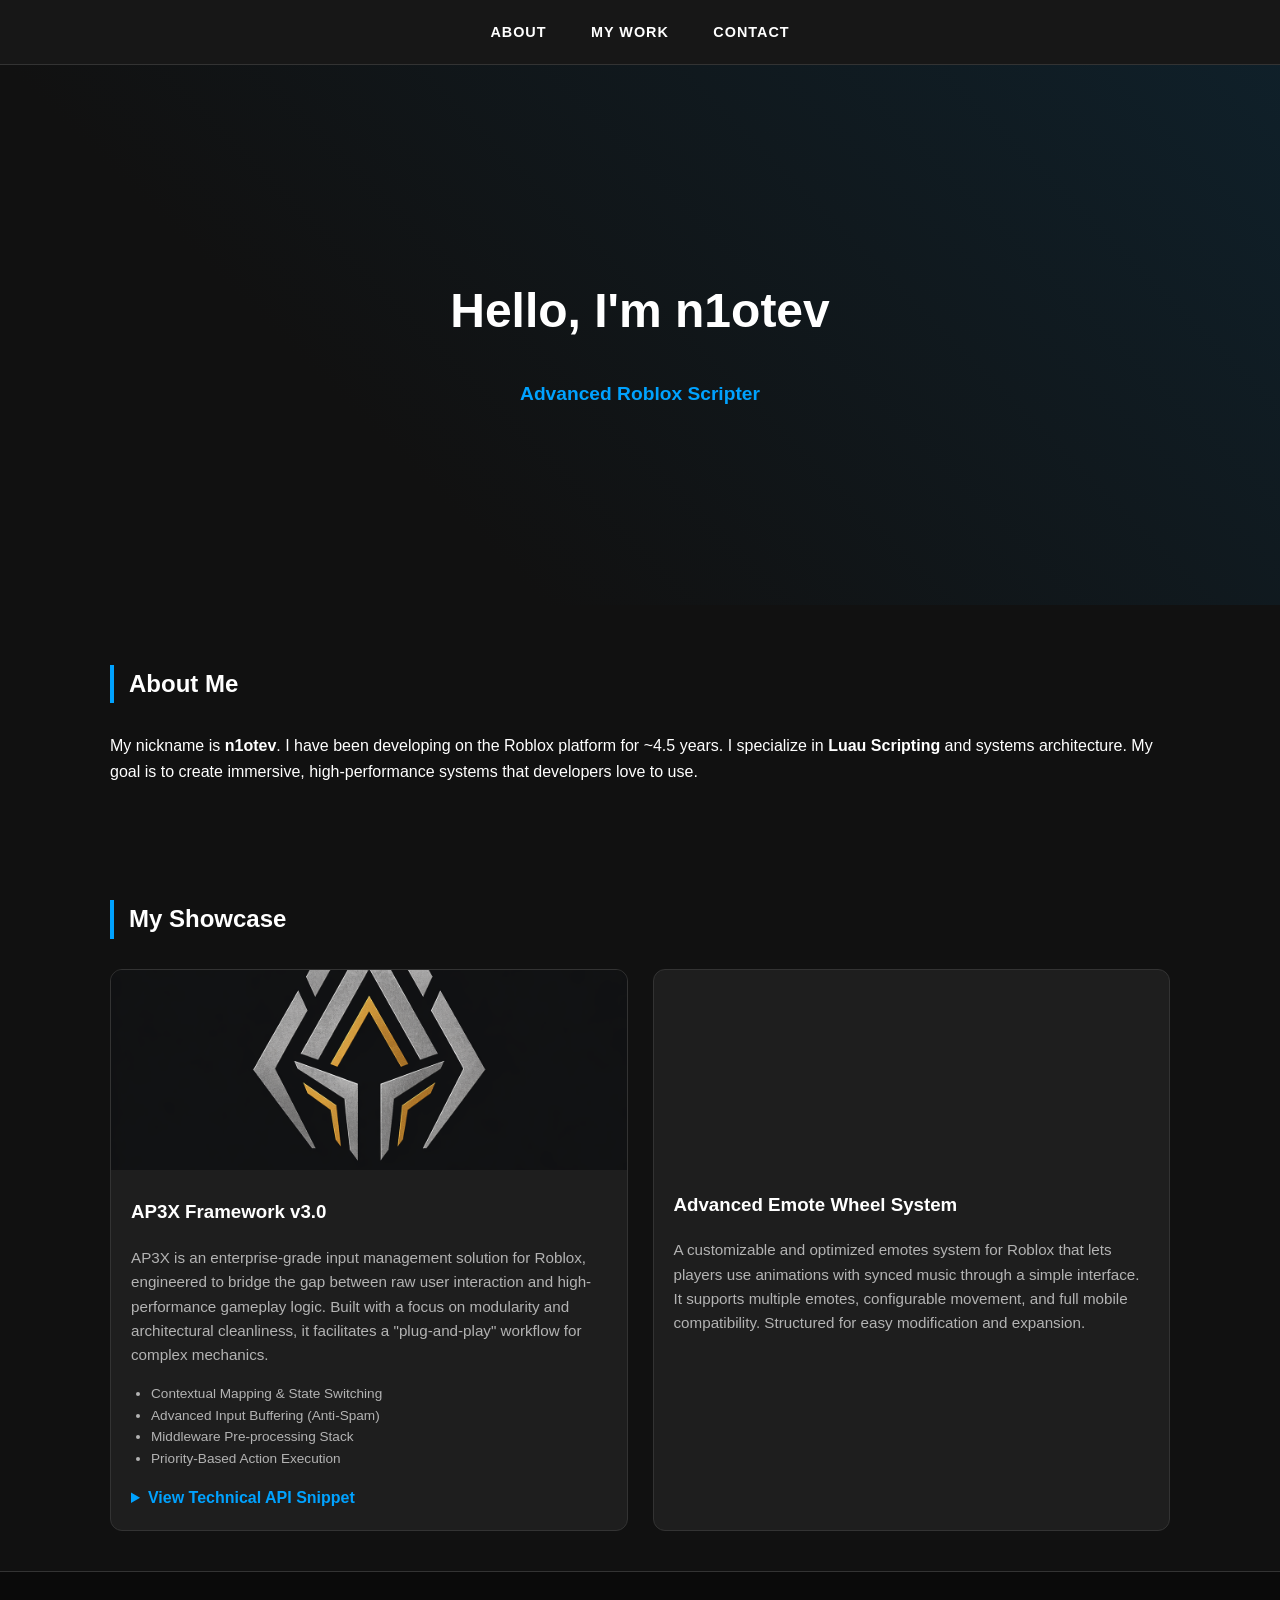
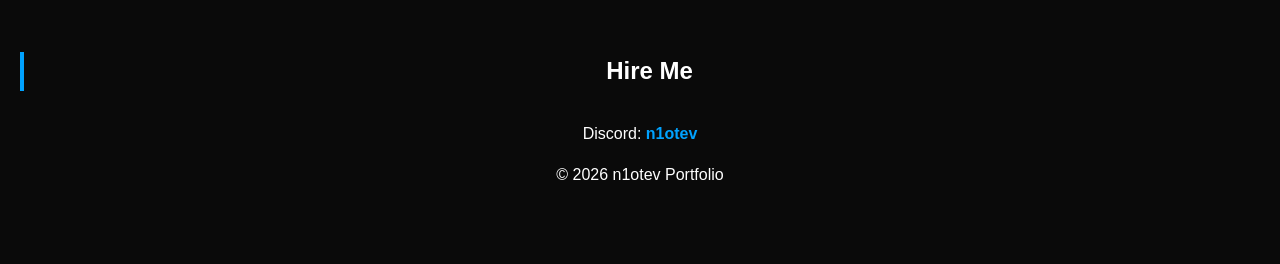
==== index.html @ 5740e389 "Fix HTML formatting and restore content" ====
<!DOCTYPE html>
<html lang="en">
<head>
    <meta charset="UTF-8">
    <meta name="viewport" content="width=device-width, initial-scale=1.0">
    <title>n1otev | Roblox Developer Portfolio</title>
    <link rel="stylesheet" href="style.css">
</head>
<body>

    <nav>
        <a href="#about">About</a>
        <a href="#work">My Work</a>
        <a href="#contact">Contact</a>
    </nav>

    <header>
        <h1>Hello, I'm n1otev</h1>
        <p>Advanced Roblox Scripter</p>
    </header>

    <div class="container" id="about">
        <h2>About Me</h2>
        <p>My nickname is <strong>n1otev</strong>. I have been developing on the Roblox platform for ~4.5 years. I specialize in <strong>Luau Scripting</strong> and systems architecture. My goal is to create immersive, high-performance systems that developers love to use.</p>
    </div>

    <div class="container" id="work">
        <h2>My Showcase</h2>
        <div class="grid">
            
            <div class="card">
                <img src="Videos/AP3XLogo.png" alt="AP3X Framework Logo">
                <div class="card-content">
                    <h3>AP3X Framework v3.0</h3>
                    <p>AP3X is an enterprise-grade input management solution for Roblox, engineered to bridge the gap between raw user interaction and high-performance gameplay logic. Built with a focus on modularity and architectural cleanliness, it facilitates a "plug-and-play" workflow for complex mechanics.</p>
                    
                    <ul style="font-size: 0.85rem; color: #b3b3b3; padding-left: 20px; margin-bottom: 15px;">
                        <li>Contextual Mapping & State Switching</li>
                        <li>Advanced Input Buffering (Anti-Spam)</li>
                        <li>Middleware Pre-processing Stack</li>
                        <li>Priority-Based Action Execution</li>
                    </ul>

                    <details style="margin-top: 15px; cursor: pointer;">
                        <summary style="color: #00a2ff; font-weight: bold;">View Technical API Snippet</summary>
                        <pre style="background: #111; padding: 12px; border-radius: 5px; overflow-x: auto; text-align: left; border: 1px solid #333; margin-top: 10px;">
<code style="color: #dcdcdc; font-family: 'Courier New', monospace; font-size: 0.8rem;">
-- Type-Safe Action Configuration
export type ActionConfig = {
    AllowMultiple: boolean?,
    Exclusive: boolean?,    
    Priority: number?,      
    Context: string?,
    Cooldown: number?,
    Middleware: { () -> boolean }?
}

-- Usage Example
AP3X:Set(Enum.KeyCode.Q, DashModule, {
    Priority = 10,
    Cooldown = 2,
    Context = "Combat"
})</code></pre>
                    </details>
                </div>
            </div>

            <div class="card">
                <video width="100%" height="200" style="object-fit: cover; display: block;" autoplay loop muted playsinline>
                    <source src="Videos/AEWS.mp4" type="video/mp4">
                    Your browser does not support the video tag.
                </video>
                <div class="card-content">
                    <h3>Advanced Emote Wheel System</h3>
                    <p>A customizable and optimized emotes system for Roblox that lets players use animations with synced music through a simple interface. It supports multiple emotes, configurable movement, and full mobile compatibility. Structured for easy modification and expansion.</p>
                </div>
            </div>

        </div>
    </div>

    <footer id="contact">
        <h2>Hire Me</h2>
        <div class="contact-info">
            <p>Discord: <strong>n1otev</strong></p>
            <p>&copy; 2026 n1otev Portfolio</p>
        </div>
    </footer>

</body>
</html>
---- style.css ----
/* --- Variables for easy color changes --- */
:root {
    --bg-dark: #111111;
    --bg-card: #1e1e1e;
    --accent: #00a2ff; /* Roblox Blue */
    --accent-hover: #0081cc;
    --text-main: #ffffff;
    --text-dim: #b3b3b3;
    --border: #333333;
}

/* --- Global Styles --- */
* {
    box-sizing: border-box;
}

body {
    font-family: 'Inter', -apple-system, BlinkMacSystemFont, "Segoe UI", Roboto, sans-serif;
    line-height: 1.6;
    margin: 0;
    background-color: var(--bg-dark);
    color: var(--text-main);
    scroll-behavior: smooth;
}

.container {
    max-width: 1100px;
    margin: auto;
    padding: 40px 20px;
}

/* --- Navigation --- */
nav {
    background: rgba(25, 25, 25, 0.95);
    backdrop-filter: blur(10px);
    padding: 1.2rem;
    text-align: center;
    position: sticky;
    top: 0;
    z-index: 1000;
    border-bottom: 1px solid var(--border);
}

nav a {
    color: var(--text-main);
    text-decoration: none;
    margin: 0 20px;
    font-weight: 600;
    font-size: 0.9rem;
    text-transform: uppercase;
    letter-spacing: 1px;
    transition: color 0.2s;
}

nav a:hover {
    color: var(--accent);
}

/* --- Hero Section --- */
header {
    height: 60vh;
    display: flex;
    flex-direction: column;
    justify-content: center;
    align-items: center;
    text-align: center;
    background: linear-gradient(45deg, #111 30%, rgba(0, 162, 255, 0.1)), 
                url('your-banner.jpg'); /* Add your game banner here */
    background-size: cover;
    background-position: center;
}

header h1 {
    font-size: 3rem;
    margin-bottom: 10px;
}

header p {
    color: var(--accent);
    font-size: 1.2rem;
    font-weight: bold;
}

/* --- Portfolio Grid --- */
h2 {
    border-left: 4px solid var(--accent);
    padding-left: 15px;
    margin-bottom: 30px;
}

.grid {
    display: grid;
    grid-template-columns: repeat(auto-fit, minmax(320px, 1fr));
    gap: 25px;
}

.card {
    background: var(--bg-card);
    border-radius: 12px;
    overflow: hidden;
    border: 1px solid var(--border);
    transition: all 0.3s ease;
}

.card:hover {
    transform: translateY(-8px);
    border-color: var(--accent);
    box-shadow: 0 10px 20px rgba(0,0,0,0.5);
}

.card img {
    width: 100%;
    height: 200px;
    object-fit: cover;
}

.card-content {
    padding: 20px;
}

.card-content h3 {
    margin-top: 0;
}

.card-content p {
    color: var(--text-dim);
    font-size: 0.95rem;
}

/* --- Buttons --- */
.btn {
    display: inline-block;
    background: var(--accent);
    color: white;
    padding: 10px 20px;
    border-radius: 6px;
    text-decoration: none;
    font-weight: bold;
    font-size: 0.9rem;
    transition: background 0.2s;
}

.btn:hover {
    background: var(--accent-hover);
}

/* --- Footer --- */
footer {
    text-align: center;
    padding: 60px 20px;
    background: #0a0a0a;
    border-top: 1px solid var(--border);
}

.contact-info strong {
    color: var(--accent);
}
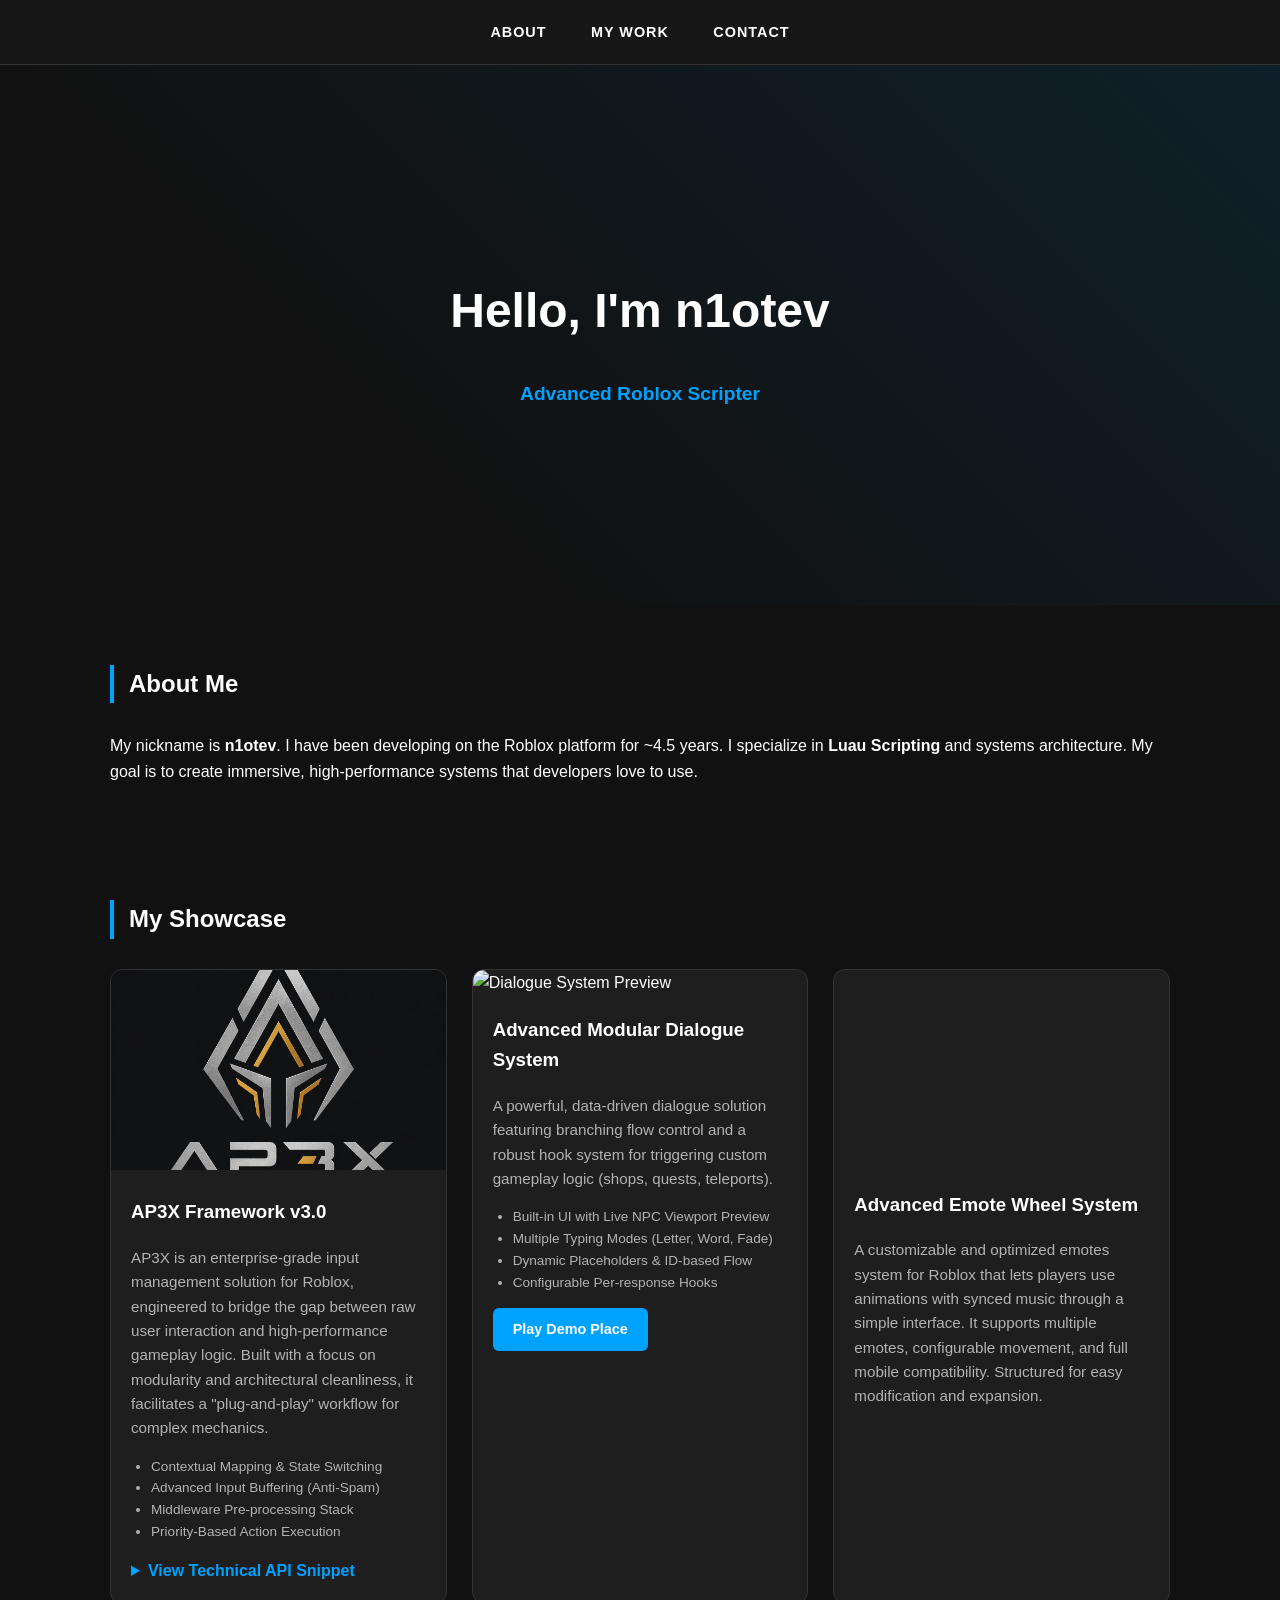
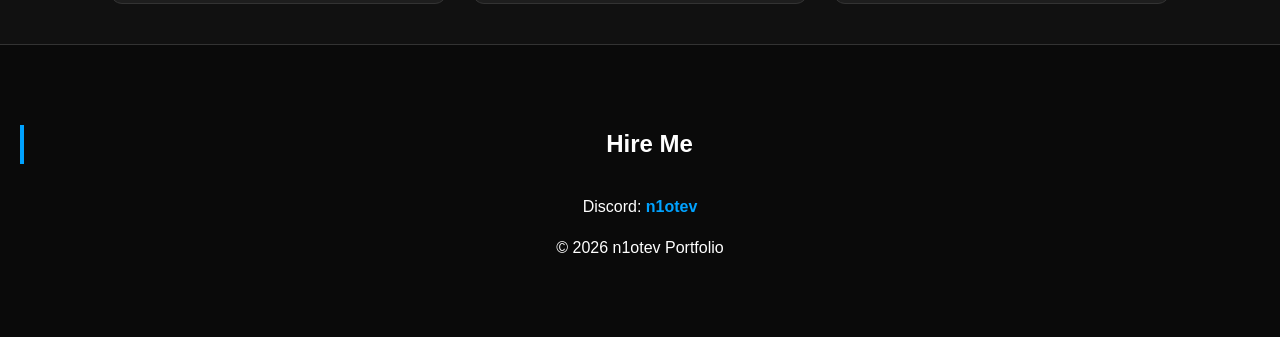
==== commit 1d4e9d61: "Refactor index.html structure and content" ====
--- a/index.html
+++ b/index.html
@@ -66,6 +66,23 @@
             </div>
 
             <div class="card">
+                <img src="Videos/DialogueSystem.png" alt="Dialogue System Preview">
+                <div class="card-content">
+                    <h3>Advanced Modular Dialogue System</h3>
+                    <p>A powerful, data-driven dialogue solution featuring branching flow control and a robust hook system for triggering custom gameplay logic (shops, quests, teleports).</p>
+                    
+                    <ul style="font-size: 0.85rem; color: #b3b3b3; padding-left: 20px; margin-bottom: 15px;">
+                        <li>Built-in UI with Live NPC Viewport Preview</li>
+                        <li>Multiple Typing Modes (Letter, Word, Fade)</li>
+                        <li>Dynamic Placeholders & ID-based Flow</li>
+                        <li>Configurable Per-response Hooks</li>
+                    </ul>
+
+                    <a href="https://www.roblox.com/games/126116382670847/n1otevs-Dialog-System-DEMO-PLACE" class="btn" target="_blank">Play Demo Place</a>
+                </div>
+            </div>
+
+            <div class="card">
                 <video width="100%" height="200" style="object-fit: cover; display: block;" autoplay loop muted playsinline>
                     <source src="Videos/AEWS.mp4" type="video/mp4">
                     Your browser does not support the video tag.
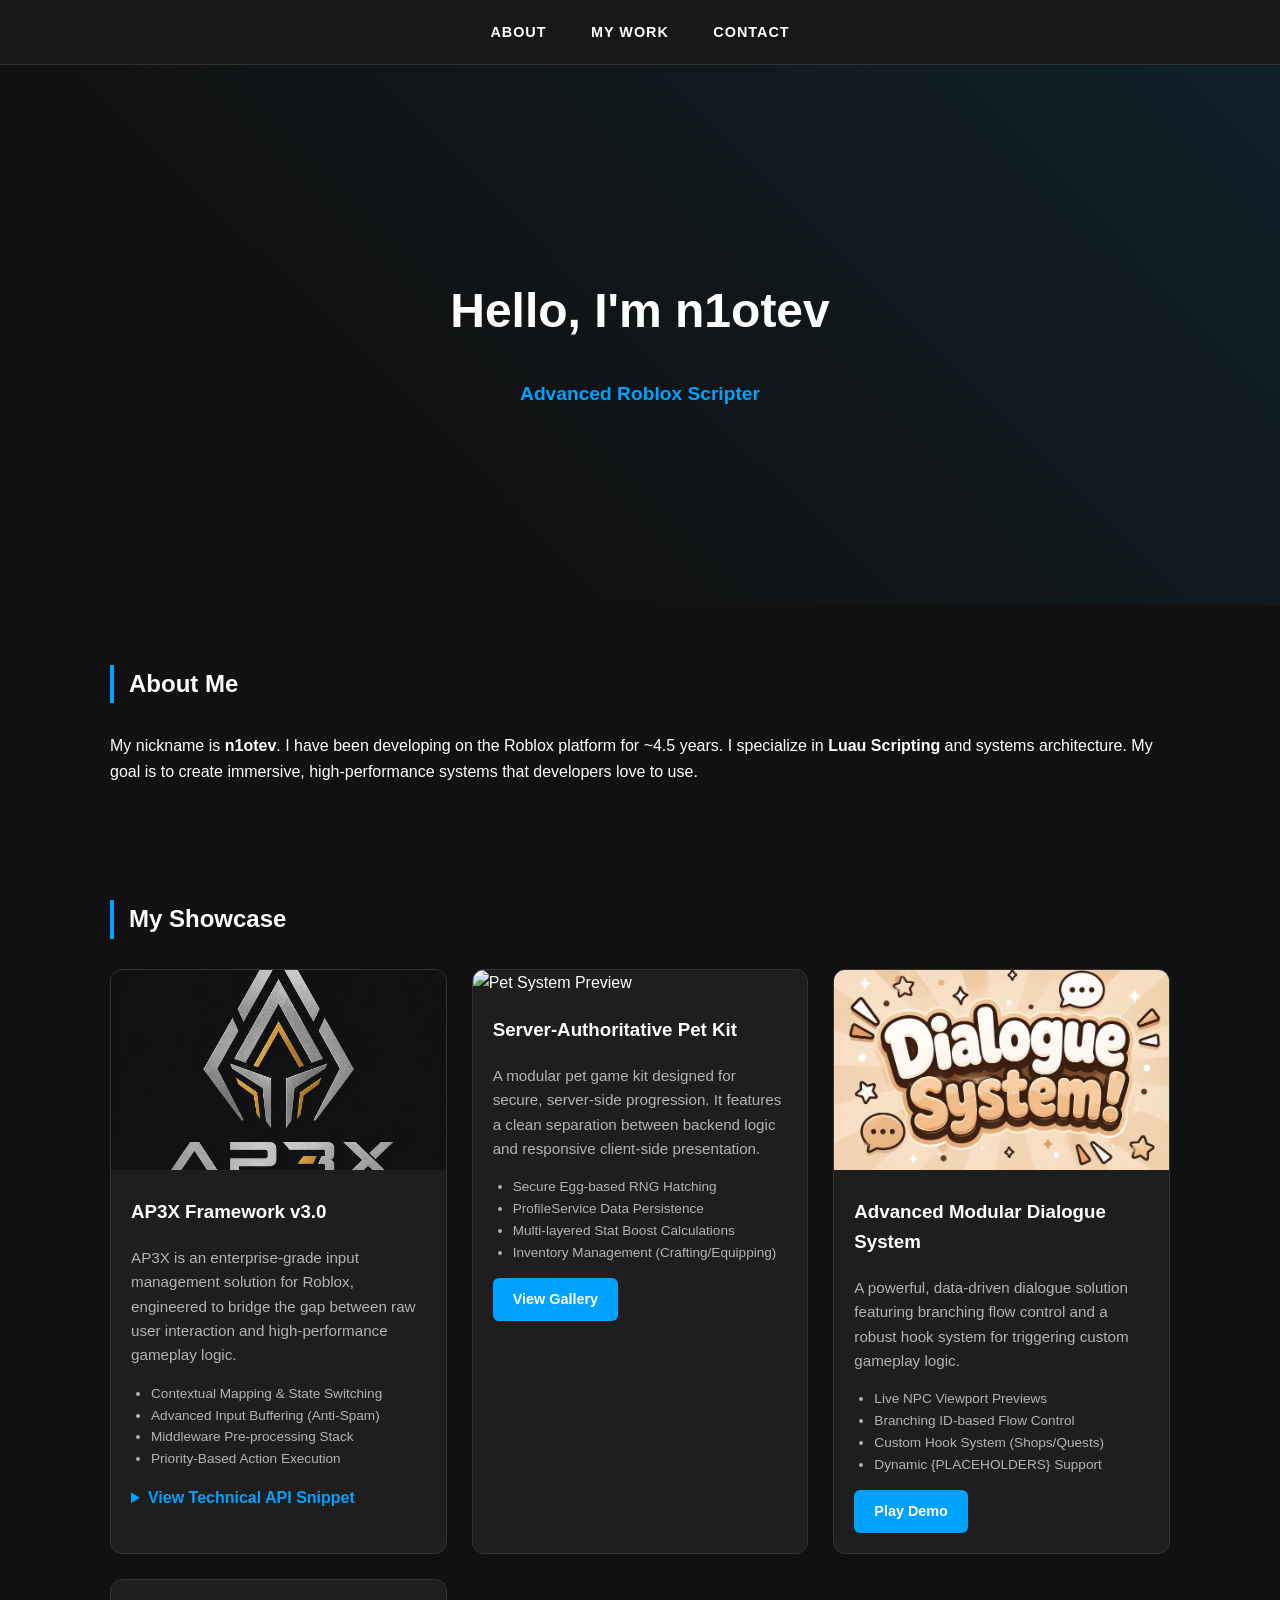
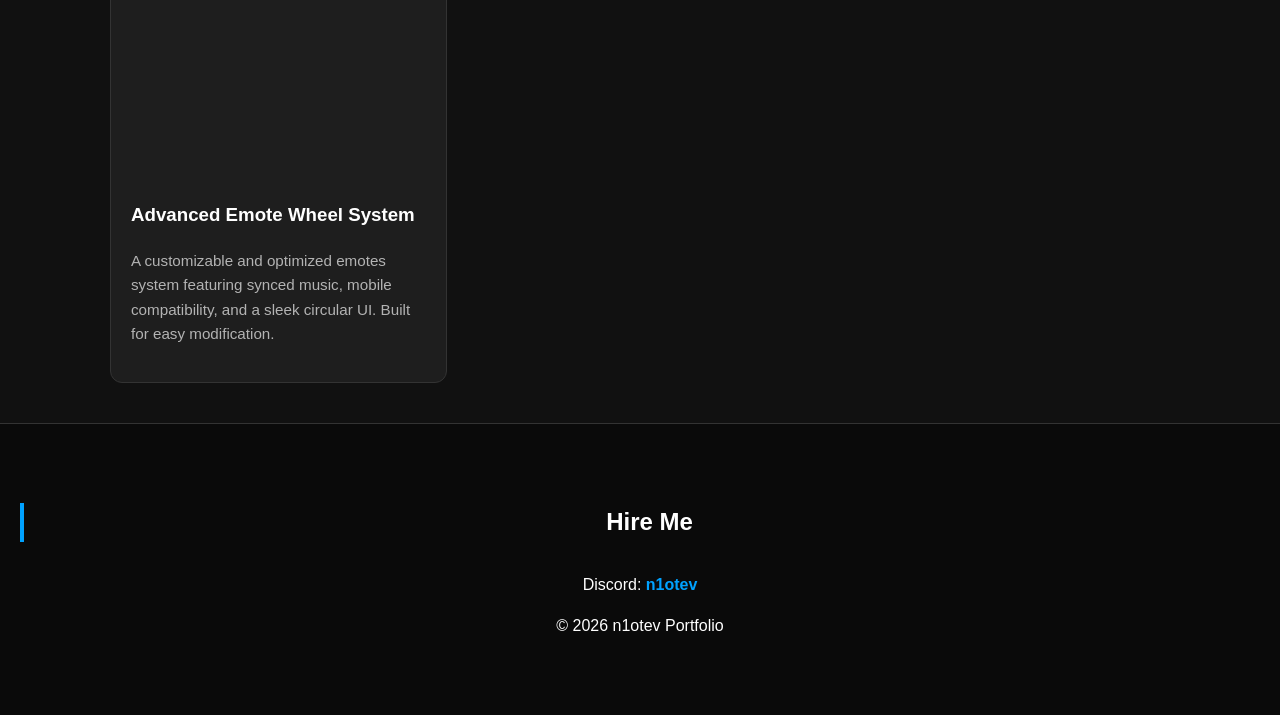
==== commit ab386ea5: "Enhance index.html with button styles and content updates Added styles for button visibility and imp" ====
--- a/index.html
+++ b/index.html
@@ -5,6 +5,11 @@
     <meta name="viewport" content="width=device-width, initial-scale=1.0">
     <title>n1otev | Roblox Developer Portfolio</title>
     <link rel="stylesheet" href="style.css">
+    <style>
+        /* Small fix for the Gallery Button inside the card */
+        summary.btn::-webkit-details-marker { display: none; }
+        summary.btn { list-style: none; cursor: pointer; }
+    </style>
 </head>
 <body>
 
@@ -32,7 +37,7 @@
                 <img src="Videos/AP3XLogo.png" alt="AP3X Framework Logo">
                 <div class="card-content">
                     <h3>AP3X Framework v3.0</h3>
-                    <p>AP3X is an enterprise-grade input management solution for Roblox, engineered to bridge the gap between raw user interaction and high-performance gameplay logic. Built with a focus on modularity and architectural cleanliness, it facilitates a "plug-and-play" workflow for complex mechanics.</p>
+                    <p>AP3X is an enterprise-grade input management solution for Roblox, engineered to bridge the gap between raw user interaction and high-performance gameplay logic.</p>
                     
                     <ul style="font-size: 0.85rem; color: #b3b3b3; padding-left: 20px; margin-bottom: 15px;">
                         <li>Contextual Mapping & State Switching</li>
@@ -41,26 +46,40 @@
                         <li>Priority-Based Action Execution</li>
                     </ul>
 
-                    <details style="margin-top: 15px; cursor: pointer;">
-                        <summary style="color: #00a2ff; font-weight: bold;">View Technical API Snippet</summary>
+                    <details>
+                        <summary style="color: #00a2ff; font-weight: bold; cursor: pointer;">View Technical API Snippet</summary>
                         <pre style="background: #111; padding: 12px; border-radius: 5px; overflow-x: auto; text-align: left; border: 1px solid #333; margin-top: 10px;">
 <code style="color: #dcdcdc; font-family: 'Courier New', monospace; font-size: 0.8rem;">
--- Type-Safe Action Configuration
 export type ActionConfig = {
     AllowMultiple: boolean?,
     Exclusive: boolean?,    
     Priority: number?,      
-    Context: string?,
-    Cooldown: number?,
-    Middleware: { () -> boolean }?
-}
+    Context: string?
+}</code></pre>
+                    </details>
+                </div>
+            </div>
 
--- Usage Example
-AP3X:Set(Enum.KeyCode.Q, DashModule, {
-    Priority = 10,
-    Cooldown = 2,
-    Context = "Combat"
-})</code></pre>
+            <div class="card">
+                <img src="Videos/PetSystemMain.png" alt="Pet System Preview">
+                <div class="card-content">
+                    <h3>Server-Authoritative Pet Kit</h3>
+                    <p>A modular pet game kit designed for secure, server-side progression. It features a clean separation between backend logic and responsive client-side presentation.</p>
+                    
+                    <ul style="font-size: 0.85rem; color: #b3b3b3; padding-left: 20px; margin-bottom: 15px;">
+                        <li>Secure Egg-based RNG Hatching</li>
+                        <li>ProfileService Data Persistence</li>
+                        <li>Multi-layered Stat Boost Calculations</li>
+                        <li>Inventory Management (Crafting/Equipping)</li>
+                    </ul>
+
+                    <details>
+                        <summary class="btn">View Gallery</summary>
+                        <div style="display: grid; grid-template-columns: 1fr; gap: 10px; margin-top: 15px;">
+                            <img src="Videos/PetImage1.png" style="width: 100%; border-radius: 4px; border: 1px solid #444;" alt="Pet Gallery 1">
+                            <img src="Videos/PetImage2.png" style="width: 100%; border-radius: 4px; border: 1px solid #444;" alt="Pet Gallery 2">
+                            <img src="Videos/PetImage3.png" style="width: 100%; border-radius: 4px; border: 1px solid #444;" alt="Pet Gallery 3">
+                        </div>
                     </details>
                 </div>
             </div>
@@ -69,27 +88,26 @@
                 <img src="Videos/DialogueSystem.png" alt="Dialogue System Preview">
                 <div class="card-content">
                     <h3>Advanced Modular Dialogue System</h3>
-                    <p>A powerful, data-driven dialogue solution featuring branching flow control and a robust hook system for triggering custom gameplay logic (shops, quests, teleports).</p>
+                    <p>A powerful, data-driven dialogue solution featuring branching flow control and a robust hook system for triggering custom gameplay logic.</p>
                     
                     <ul style="font-size: 0.85rem; color: #b3b3b3; padding-left: 20px; margin-bottom: 15px;">
-                        <li>Built-in UI with Live NPC Viewport Preview</li>
-                        <li>Multiple Typing Modes (Letter, Word, Fade)</li>
-                        <li>Dynamic Placeholders & ID-based Flow</li>
-                        <li>Configurable Per-response Hooks</li>
+                        <li>Live NPC Viewport Previews</li>
+                        <li>Branching ID-based Flow Control</li>
+                        <li>Custom Hook System (Shops/Quests)</li>
+                        <li>Dynamic {PLACEHOLDERS} Support</li>
                     </ul>
 
-                    <a href="https://www.roblox.com/games/126116382670847/n1otevs-Dialog-System-DEMO-PLACE" class="btn" target="_blank">Play Demo Place</a>
+                    <a href="https://www.roblox.com/games/126116382670847/n1otevs-Dialog-System-DEMO-PLACE" class="btn" target="_blank">Play Demo</a>
                 </div>
             </div>
 
             <div class="card">
                 <video width="100%" height="200" style="object-fit: cover; display: block;" autoplay loop muted playsinline>
                     <source src="Videos/AEWS.mp4" type="video/mp4">
-                    Your browser does not support the video tag.
                 </video>
                 <div class="card-content">
                     <h3>Advanced Emote Wheel System</h3>
-                    <p>A customizable and optimized emotes system for Roblox that lets players use animations with synced music through a simple interface. It supports multiple emotes, configurable movement, and full mobile compatibility. Structured for easy modification and expansion.</p>
+                    <p>A customizable and optimized emotes system featuring synced music, mobile compatibility, and a sleek circular UI. Built for easy modification.</p>
                 </div>
             </div>
 
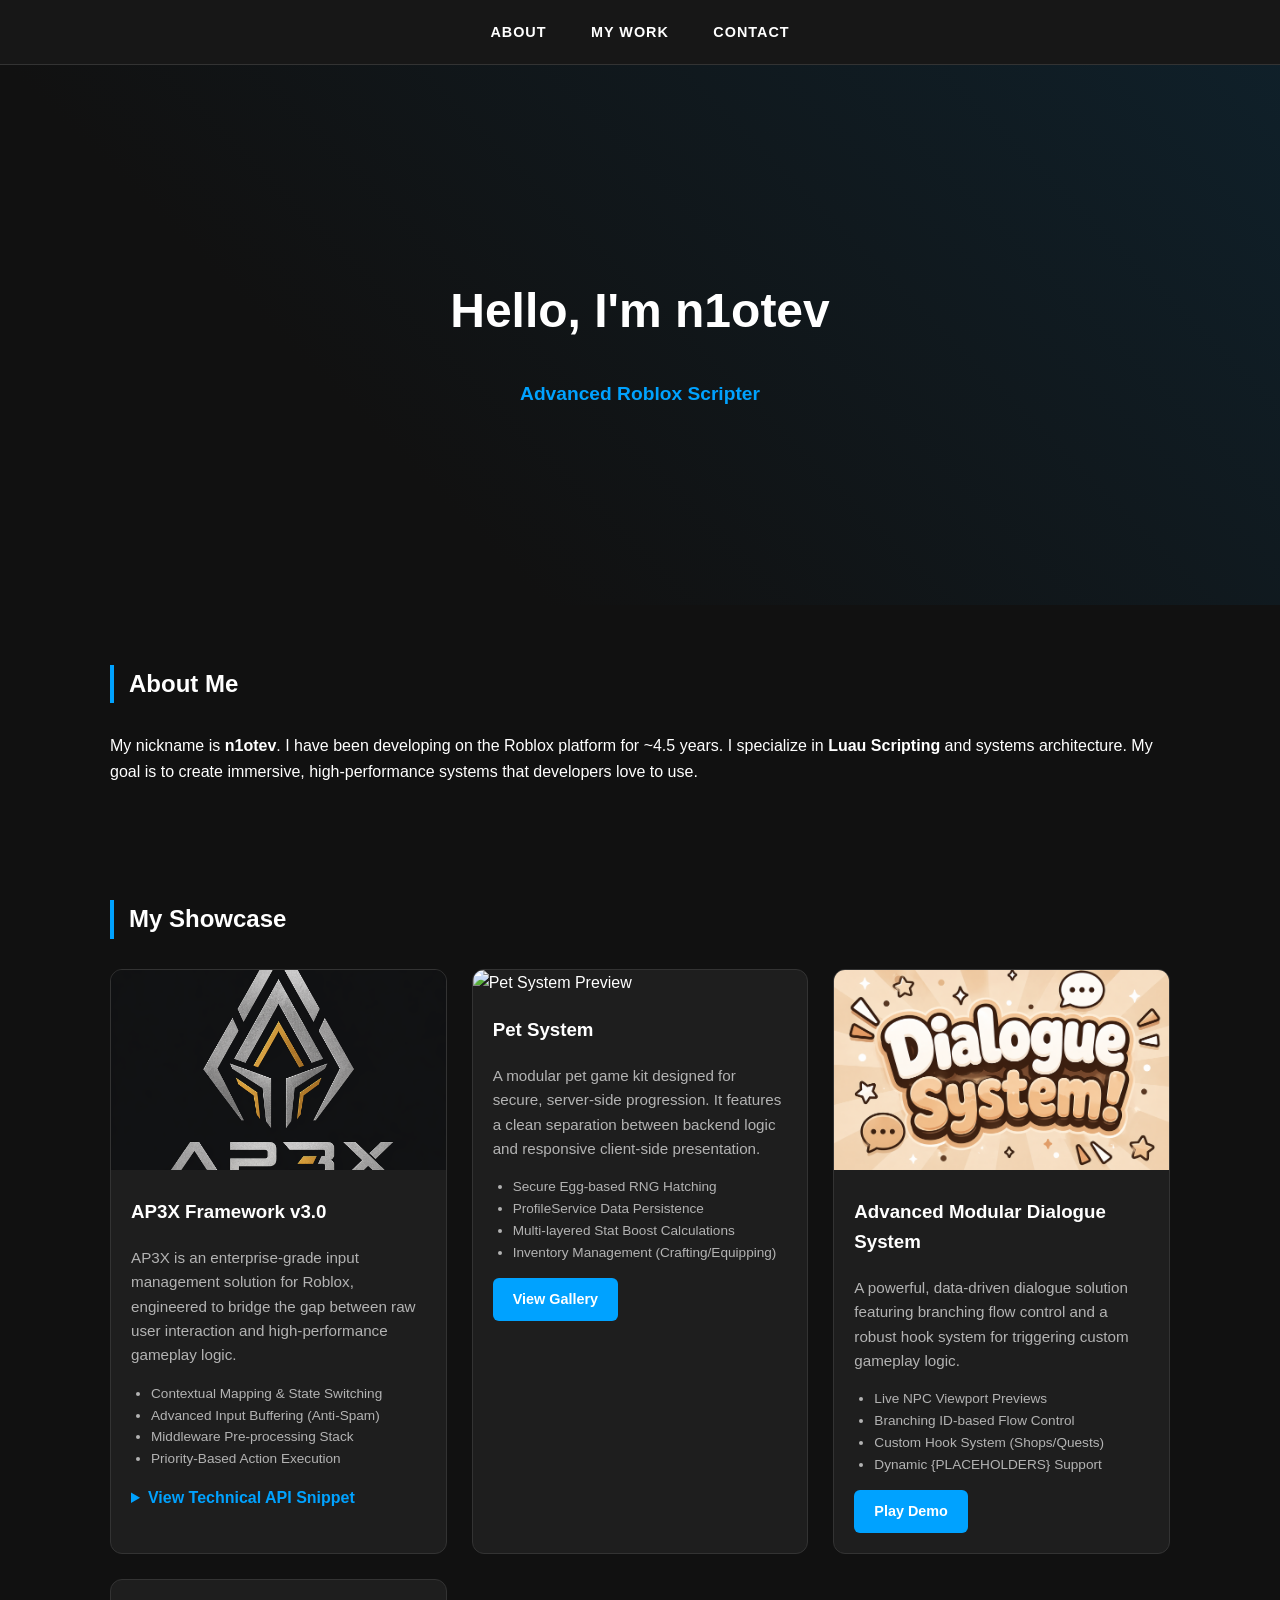
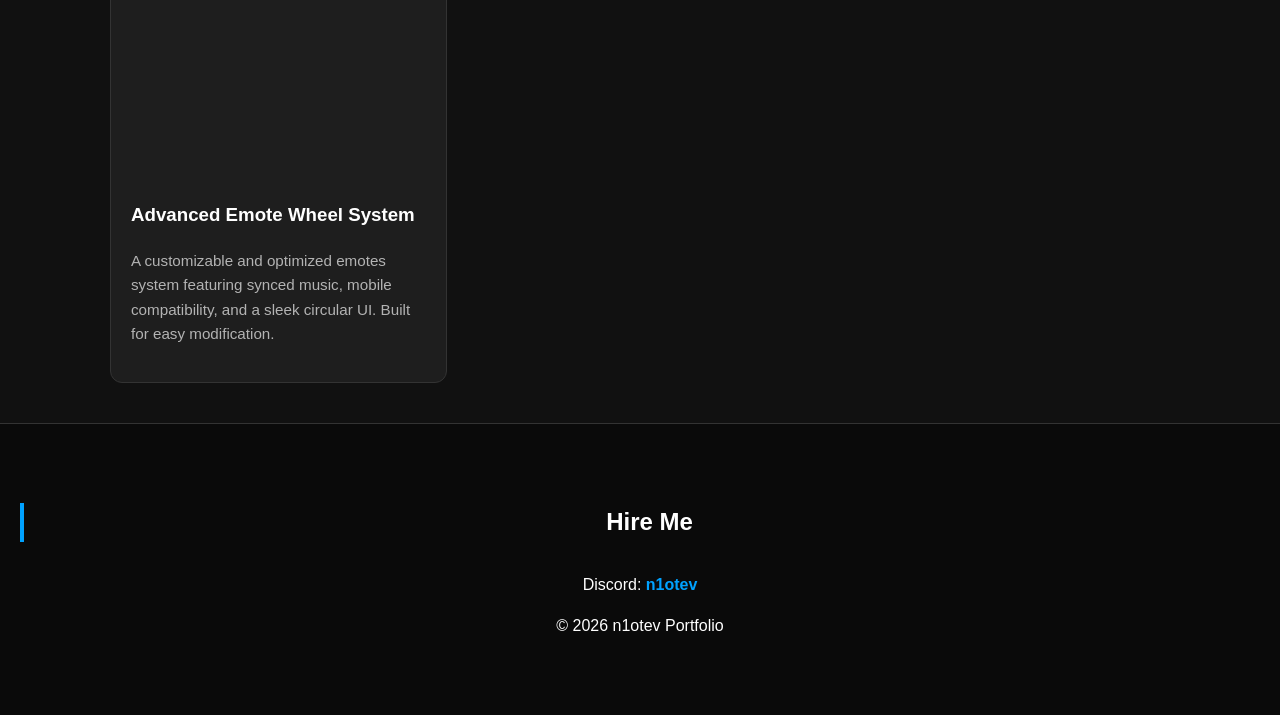
==== commit 19163c8d: "Fix formatting issues in index.html" ====
--- a/index.html
+++ b/index.html
@@ -63,7 +63,7 @@
             <div class="card">
                 <img src="Videos/PetSystemMain.png" alt="Pet System Preview">
                 <div class="card-content">
-                    <h3>Server-Authoritative Pet Kit</h3>
+                    <h3>Pet System</h3>
                     <p>A modular pet game kit designed for secure, server-side progression. It features a clean separation between backend logic and responsive client-side presentation.</p>
                     
                     <ul style="font-size: 0.85rem; color: #b3b3b3; padding-left: 20px; margin-bottom: 15px;">
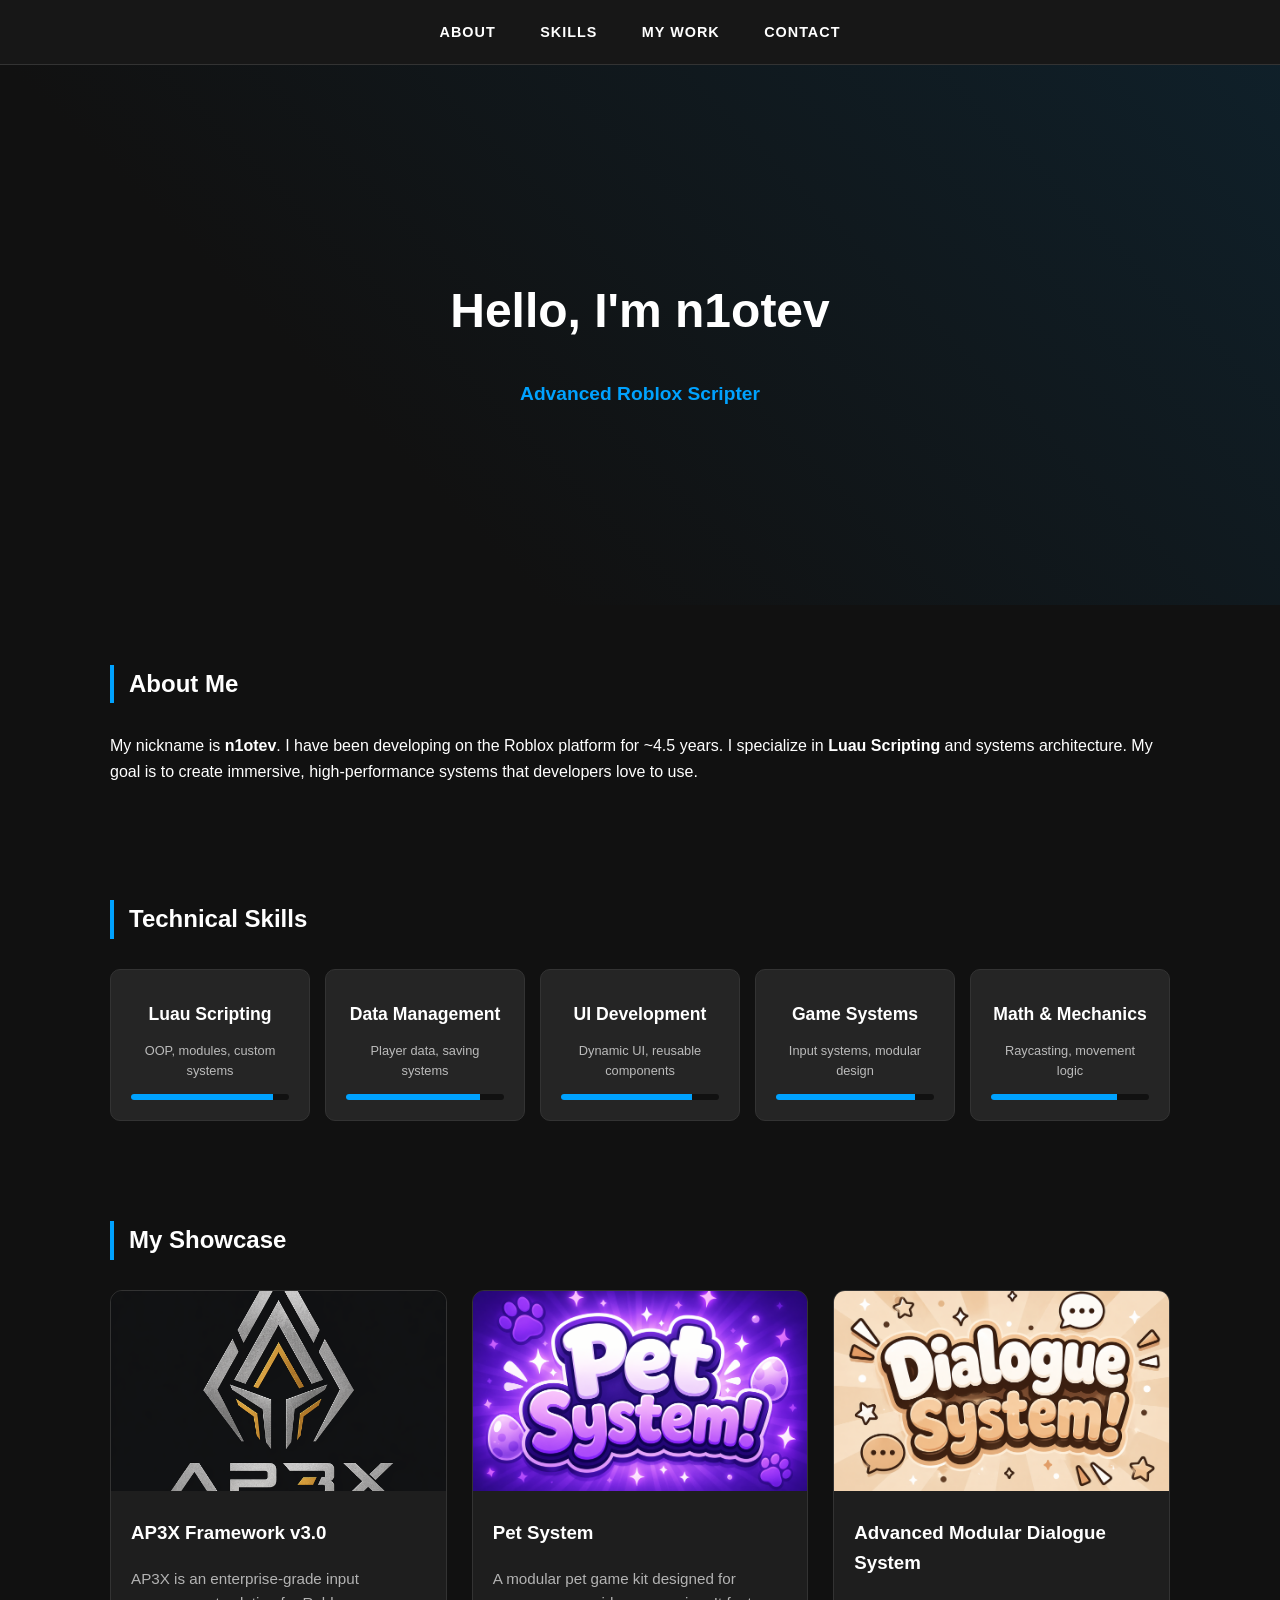
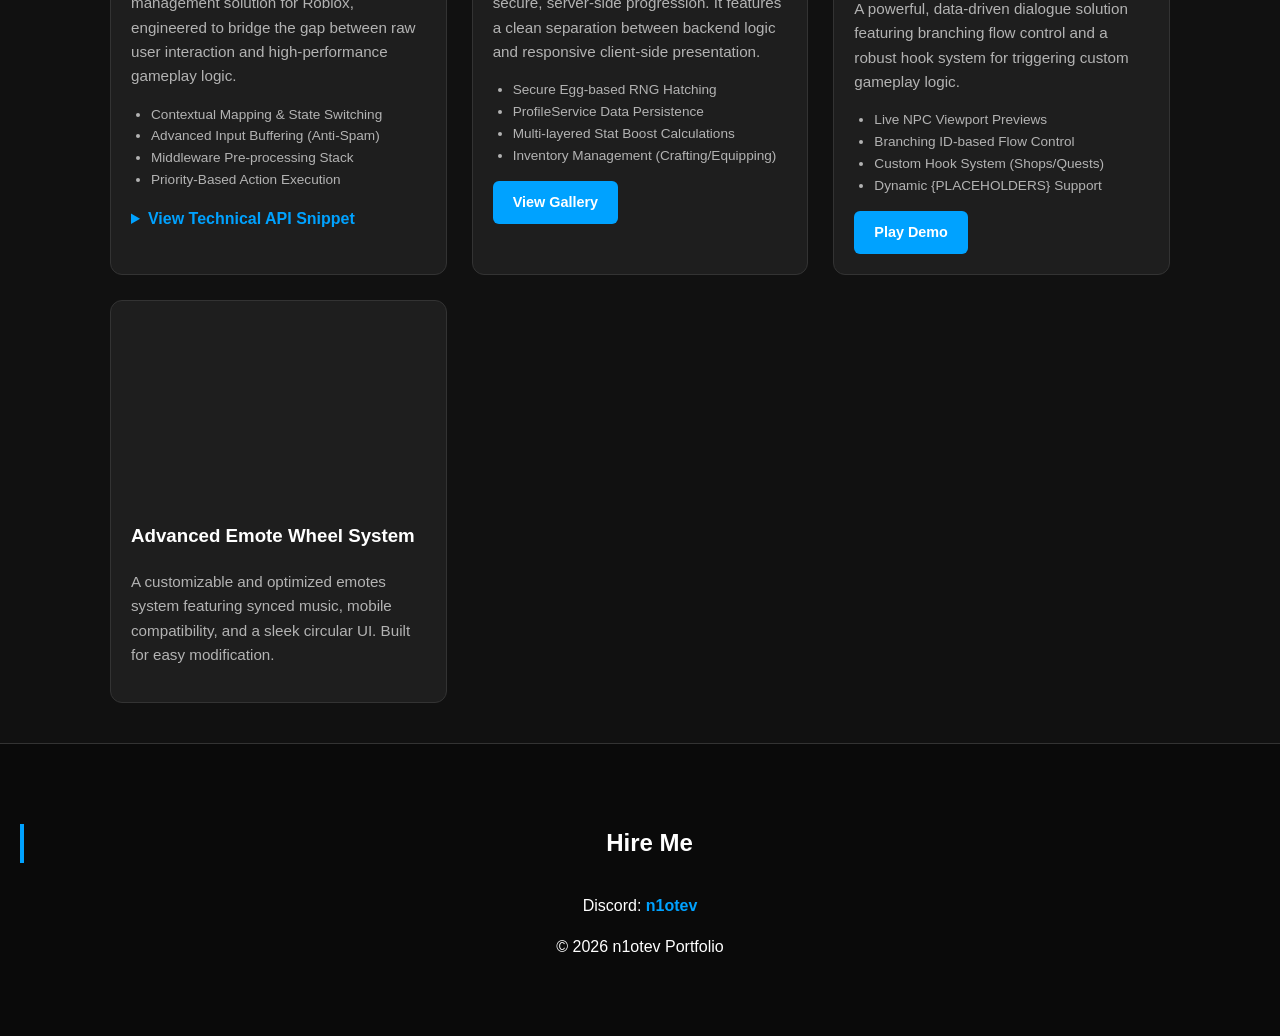
==== commit 4b9c5059: "Update index.html" ====
--- a/index.html
+++ b/index.html
@@ -9,12 +9,60 @@
         /* Small fix for the Gallery Button inside the card */
         summary.btn::-webkit-details-marker { display: none; }
         summary.btn { list-style: none; cursor: pointer; }
+
+        /* Skills Section Styling */
+        .skill-grid {
+            display: grid;
+            grid-template-columns: repeat(auto-fit, minmax(180px, 1fr));
+            gap: 15px;
+            margin-top: 20px;
+        }
+
+        .skill-card {
+            background: #252525;
+            padding: 20px;
+            border-radius: 10px;
+            text-align: center;
+            border: 1px solid #333;
+            transition: 0.3s;
+        }
+
+        .skill-card:hover {
+            border-color: #00a2ff;
+            transform: translateY(-5px);
+        }
+
+        .skill-card i {
+            font-size: 2rem;
+            color: #00a2ff;
+            margin-bottom: 10px;
+            display: block;
+        }
+
+        .skill-card h4 {
+            margin: 10px 0;
+            font-size: 1.1rem;
+        }
+
+        .skill-bar-bg {
+            background: #111;
+            height: 6px;
+            border-radius: 3px;
+            margin-top: 10px;
+            overflow: hidden;
+        }
+
+        .skill-bar-fill {
+            background: #00a2ff;
+            height: 100%;
+        }
     </style>
 </head>
 <body>
 
     <nav>
         <a href="#about">About</a>
+        <a href="#skills">Skills</a>
         <a href="#work">My Work</a>
         <a href="#contact">Contact</a>
     </nav>
@@ -27,6 +75,43 @@
     <div class="container" id="about">
         <h2>About Me</h2>
         <p>My nickname is <strong>n1otev</strong>. I have been developing on the Roblox platform for ~4.5 years. I specialize in <strong>Luau Scripting</strong> and systems architecture. My goal is to create immersive, high-performance systems that developers love to use.</p>
+    </div>
+
+    <div class="container" id="skills">
+        <h2>Technical Skills</h2>
+        <div class="skill-grid">
+            
+            <div class="skill-card">
+                <h4>Luau Scripting</h4>
+                <p style="font-size: 0.8rem; color: #bbb;">OOP, modules, custom systems</p>
+                <div class="skill-bar-bg"><div class="skill-bar-fill" style="width: 90%;"></div></div>
+            </div>
+
+            <div class="skill-card">
+                <h4>Data Management</h4>
+                <p style="font-size: 0.8rem; color: #bbb;">Player data, saving systems</p>
+                <div class="skill-bar-bg"><div class="skill-bar-fill" style="width: 85%;"></div></div>
+            </div>
+            
+            <div class="skill-card">
+                <h4>UI Development</h4>
+                <p style="font-size: 0.8rem; color: #bbb;">Dynamic UI, reusable components</p>
+                <div class="skill-bar-bg"><div class="skill-bar-fill" style="width: 83%;"></div></div>
+            </div>
+            
+            <div class="skill-card">
+                <h4>Game Systems</h4>
+                <p style="font-size: 0.8rem; color: #bbb;">Input systems, modular design</p>
+                <div class="skill-bar-bg"><div class="skill-bar-fill" style="width: 88%;"></div></div>
+            </div>
+            
+            <div class="skill-card">
+                <h4>Math & Mechanics</h4>
+                <p style="font-size: 0.8rem; color: #bbb;">Raycasting, movement logic</p>
+                <div class="skill-bar-bg"><div class="skill-bar-fill" style="width: 80%;"></div></div>
+            </div>
+
+        </div>
     </div>
 
     <div class="container" id="work">
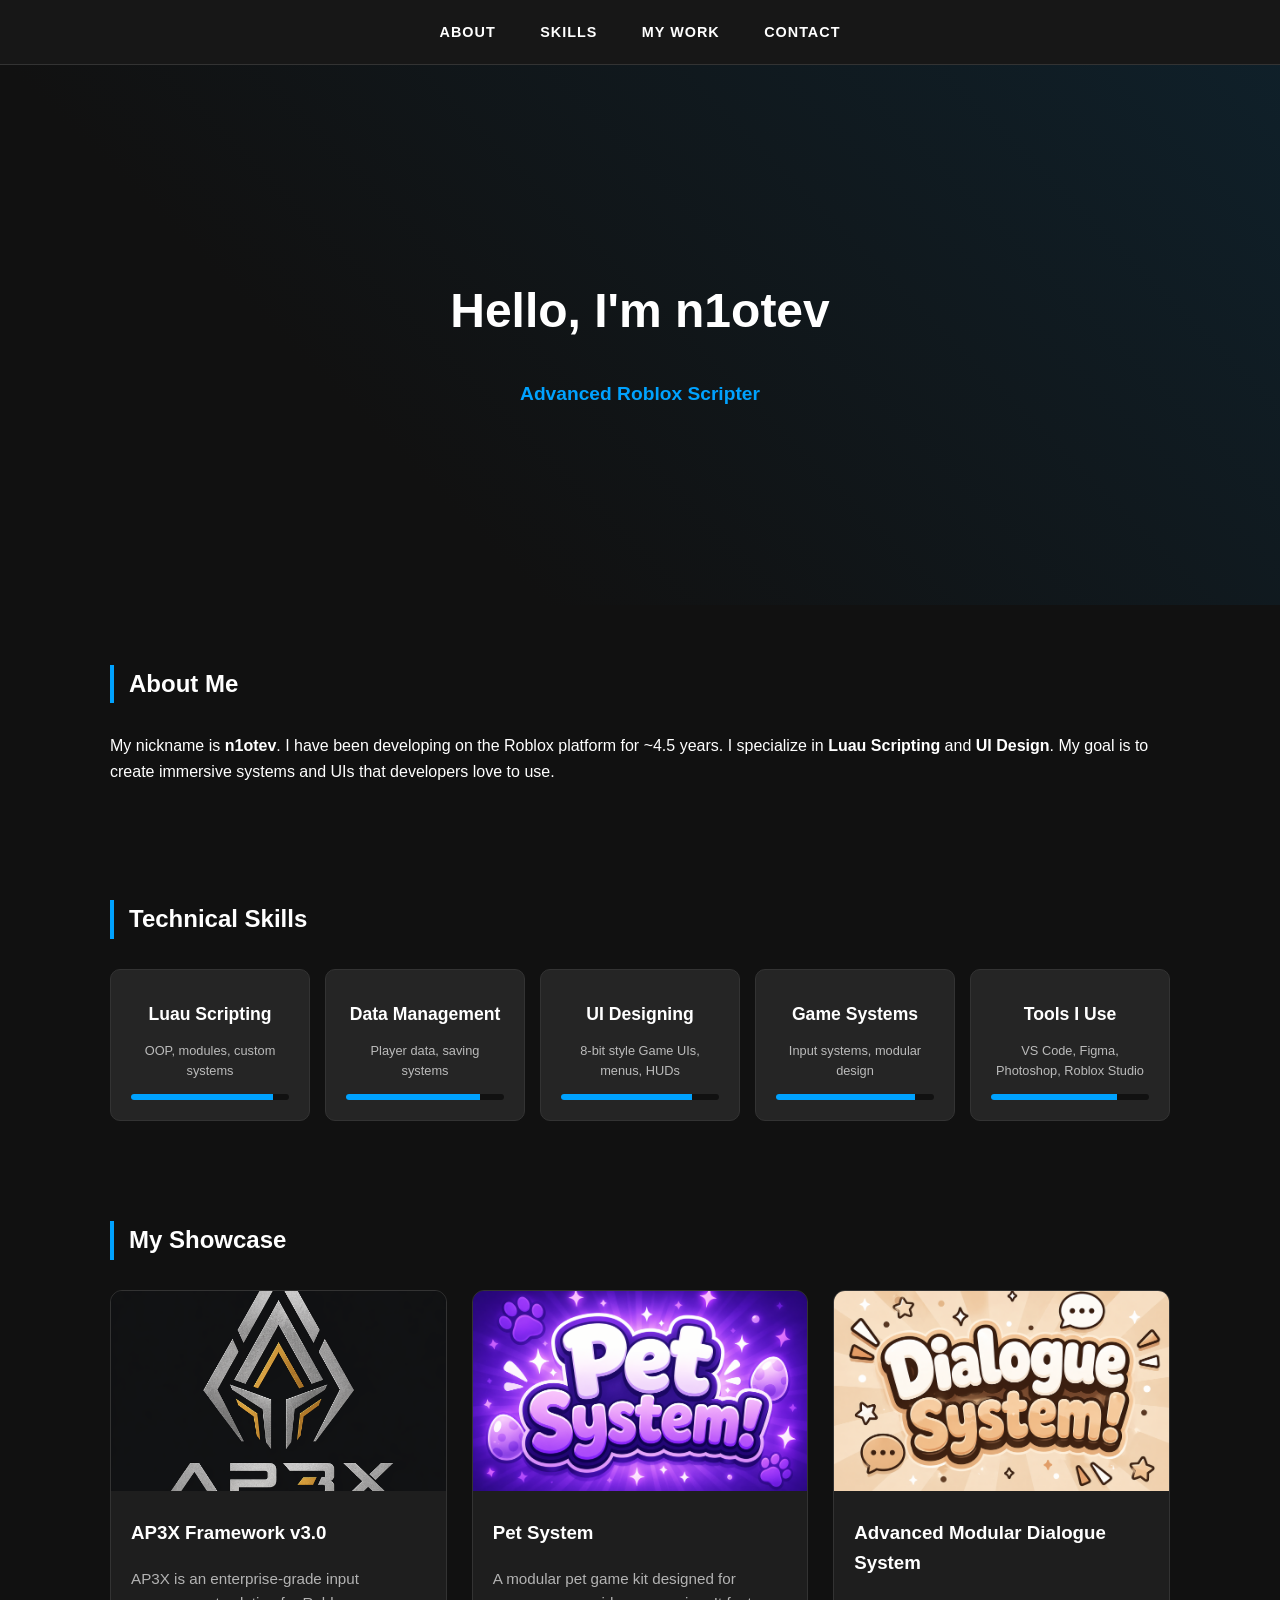
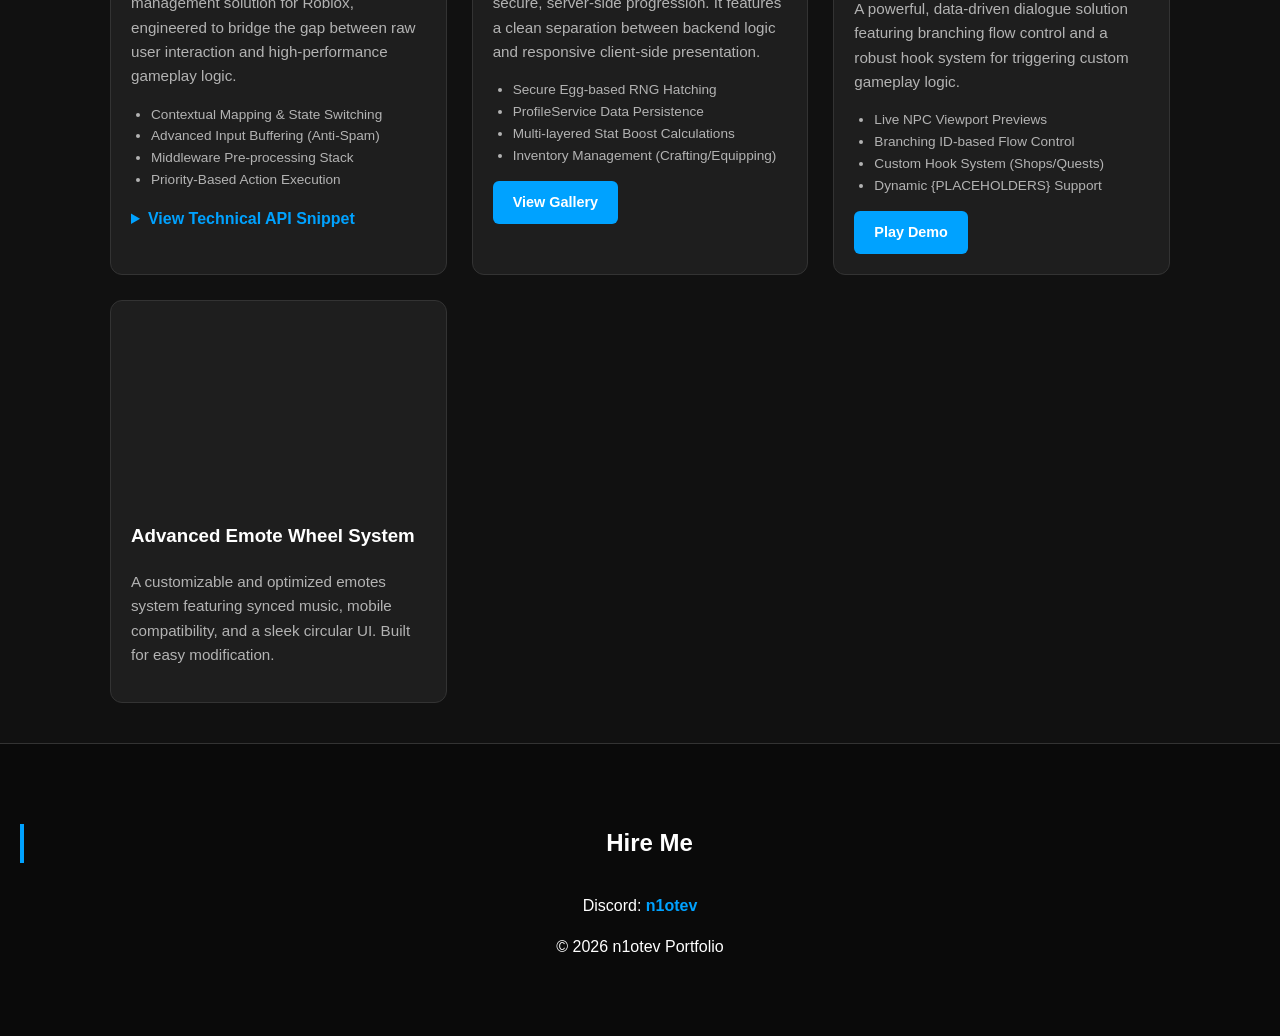
==== commit 01bcfb63: "Revise skills and about section in index.html Updated the portfolio to include UI Design as a skill " ====
--- a/index.html
+++ b/index.html
@@ -74,7 +74,7 @@
 
     <div class="container" id="about">
         <h2>About Me</h2>
-        <p>My nickname is <strong>n1otev</strong>. I have been developing on the Roblox platform for ~4.5 years. I specialize in <strong>Luau Scripting</strong> and systems architecture. My goal is to create immersive, high-performance systems that developers love to use.</p>
+        <p>My nickname is <strong>n1otev</strong>. I have been developing on the Roblox platform for ~4.5 years. I specialize in <strong>Luau Scripting</strong> and <strong>UI Design</strong>. My goal is to create immersive systems and UIs that developers love to use.</p>
     </div>
 
     <div class="container" id="skills">
@@ -94,8 +94,8 @@
             </div>
             
             <div class="skill-card">
-                <h4>UI Development</h4>
-                <p style="font-size: 0.8rem; color: #bbb;">Dynamic UI, reusable components</p>
+                <h4>UI Designing</h4>
+                <p style="font-size: 0.8rem; color: #bbb;">8-bit style Game UIs, menus, HUDs</p>
                 <div class="skill-bar-bg"><div class="skill-bar-fill" style="width: 83%;"></div></div>
             </div>
             
@@ -106,8 +106,8 @@
             </div>
             
             <div class="skill-card">
-                <h4>Math & Mechanics</h4>
-                <p style="font-size: 0.8rem; color: #bbb;">Raycasting, movement logic</p>
+                <h4>Tools I Use</h4>
+                <p style="font-size: 0.8rem; color: #bbb;">VS Code, Figma, Photoshop, Roblox Studio</p>
                 <div class="skill-bar-bg"><div class="skill-bar-fill" style="width: 80%;"></div></div>
             </div>
 
@@ -134,13 +134,13 @@
                     <details>
                         <summary style="color: #00a2ff; font-weight: bold; cursor: pointer;">View Technical API Snippet</summary>
                         <pre style="background: #111; padding: 12px; border-radius: 5px; overflow-x: auto; text-align: left; border: 1px solid #333; margin-top: 10px;">
-<code style="color: #dcdcdc; font-family: 'Courier New', monospace; font-size: 0.8rem;">
-export type ActionConfig = {
-    AllowMultiple: boolean?,
-    Exclusive: boolean?,    
-    Priority: number?,      
-    Context: string?
-}</code></pre>
+                        <code style="color: #dcdcdc; font-family: 'Courier New', monospace; font-size: 0.8rem;">
+                        export type ActionConfig = {
+                            AllowMultiple: boolean?,
+                            Exclusive: boolean?,    
+                            Priority: number?,      
+                            Context: string?
+                        }</code></pre>
                     </details>
                 </div>
             </div>
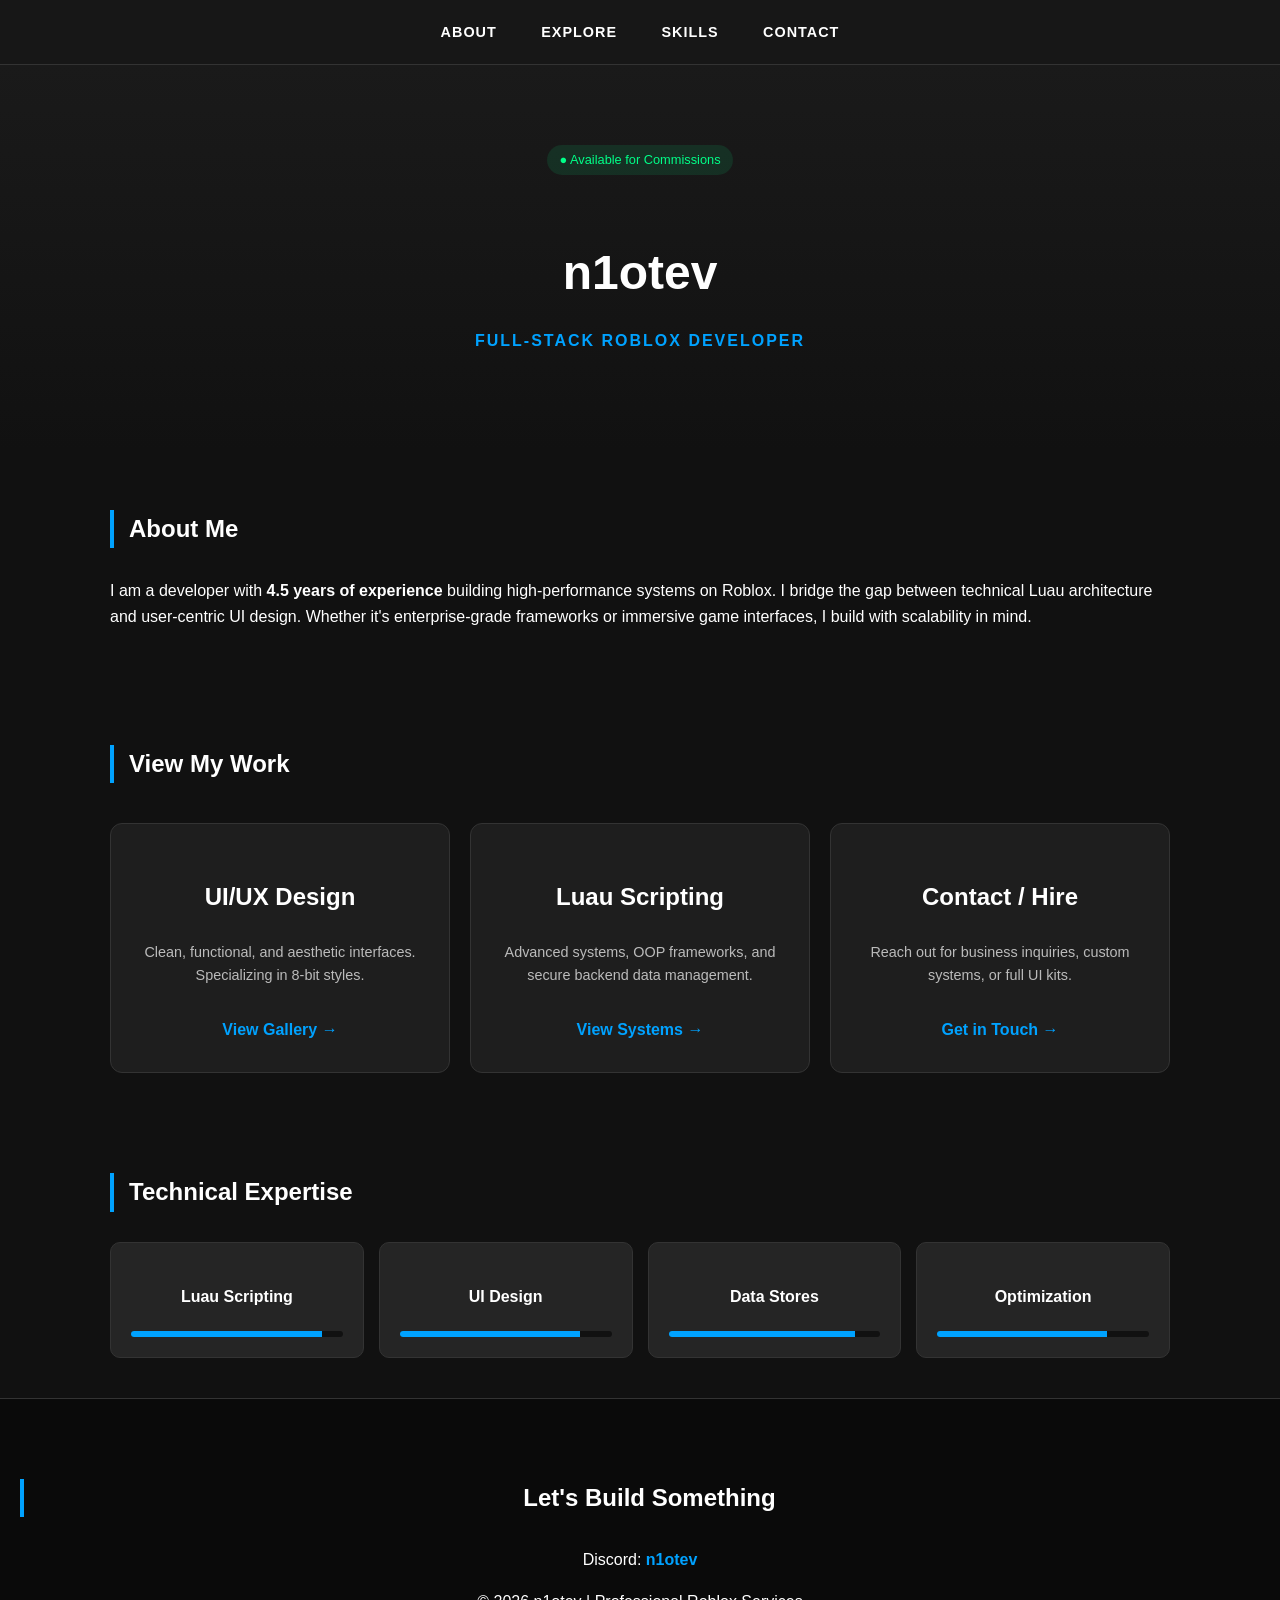
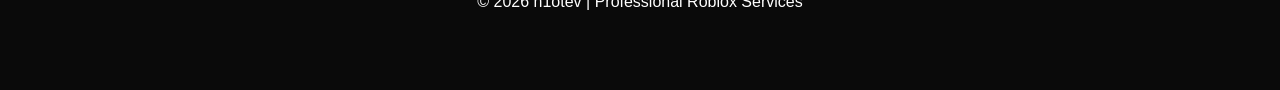
==== commit ade25530: "Add initial HTML structure for portfolio hub This is a complete HTML document for a portfolio hub, i" ====
--- a/index.html
+++ b/index.html
@@ -1,211 +1,196 @@
-<!DOCTYPE html>
-<html lang="en">
-<head>
-    <meta charset="UTF-8">
-    <meta name="viewport" content="width=device-width, initial-scale=1.0">
-    <title>n1otev | Roblox Developer Portfolio</title>
-    <link rel="stylesheet" href="style.css">
-    <style>
-        /* Small fix for the Gallery Button inside the card */
-        summary.btn::-webkit-details-marker { display: none; }
-        summary.btn { list-style: none; cursor: pointer; }
-
-        /* Skills Section Styling */
-        .skill-grid {
-            display: grid;
-            grid-template-columns: repeat(auto-fit, minmax(180px, 1fr));
-            gap: 15px;
-            margin-top: 20px;
-        }
-
-        .skill-card {
-            background: #252525;
-            padding: 20px;
-            border-radius: 10px;
-            text-align: center;
-            border: 1px solid #333;
-            transition: 0.3s;
-        }
-
-        .skill-card:hover {
-            border-color: #00a2ff;
-            transform: translateY(-5px);
-        }
-
-        .skill-card i {
-            font-size: 2rem;
-            color: #00a2ff;
-            margin-bottom: 10px;
-            display: block;
-        }
-
-        .skill-card h4 {
-            margin: 10px 0;
-            font-size: 1.1rem;
-        }
-
-        .skill-bar-bg {
-            background: #111;
-            height: 6px;
-            border-radius: 3px;
-            margin-top: 10px;
-            overflow: hidden;
-        }
-
-        .skill-bar-fill {
-            background: #00a2ff;
-            height: 100%;
-        }
-    </style>
-</head>
-<body>
-
-    <nav>
-        <a href="#about">About</a>
-        <a href="#skills">Skills</a>
-        <a href="#work">My Work</a>
-        <a href="#contact">Contact</a>
-    </nav>
-
-    <header>
-        <h1>Hello, I'm n1otev</h1>
-        <p>Advanced Roblox Scripter</p>
-    </header>
-
-    <div class="container" id="about">
-        <h2>About Me</h2>
-        <p>My nickname is <strong>n1otev</strong>. I have been developing on the Roblox platform for ~4.5 years. I specialize in <strong>Luau Scripting</strong> and <strong>UI Design</strong>. My goal is to create immersive systems and UIs that developers love to use.</p>
-    </div>
-
-    <div class="container" id="skills">
-        <h2>Technical Skills</h2>
-        <div class="skill-grid">
-            
-            <div class="skill-card">
-                <h4>Luau Scripting</h4>
-                <p style="font-size: 0.8rem; color: #bbb;">OOP, modules, custom systems</p>
-                <div class="skill-bar-bg"><div class="skill-bar-fill" style="width: 90%;"></div></div>
-            </div>
-
-            <div class="skill-card">
-                <h4>Data Management</h4>
-                <p style="font-size: 0.8rem; color: #bbb;">Player data, saving systems</p>
-                <div class="skill-bar-bg"><div class="skill-bar-fill" style="width: 85%;"></div></div>
-            </div>
-            
-            <div class="skill-card">
-                <h4>UI Designing</h4>
-                <p style="font-size: 0.8rem; color: #bbb;">8-bit style Game UIs, menus, HUDs</p>
-                <div class="skill-bar-bg"><div class="skill-bar-fill" style="width: 83%;"></div></div>
-            </div>
-            
-            <div class="skill-card">
-                <h4>Game Systems</h4>
-                <p style="font-size: 0.8rem; color: #bbb;">Input systems, modular design</p>
-                <div class="skill-bar-bg"><div class="skill-bar-fill" style="width: 88%;"></div></div>
-            </div>
-            
-            <div class="skill-card">
-                <h4>Tools I Use</h4>
-                <p style="font-size: 0.8rem; color: #bbb;">VS Code, Figma, Photoshop, Roblox Studio</p>
-                <div class="skill-bar-bg"><div class="skill-bar-fill" style="width: 80%;"></div></div>
-            </div>
-
-        </div>
-    </div>
-
-    <div class="container" id="work">
-        <h2>My Showcase</h2>
-        <div class="grid">
-            
-            <div class="card">
-                <img src="Videos/AP3XLogo.png" alt="AP3X Framework Logo">
-                <div class="card-content">
-                    <h3>AP3X Framework v3.0</h3>
-                    <p>AP3X is an enterprise-grade input management solution for Roblox, engineered to bridge the gap between raw user interaction and high-performance gameplay logic.</p>
-                    
-                    <ul style="font-size: 0.85rem; color: #b3b3b3; padding-left: 20px; margin-bottom: 15px;">
-                        <li>Contextual Mapping & State Switching</li>
-                        <li>Advanced Input Buffering (Anti-Spam)</li>
-                        <li>Middleware Pre-processing Stack</li>
-                        <li>Priority-Based Action Execution</li>
-                    </ul>
-
-                    <details>
-                        <summary style="color: #00a2ff; font-weight: bold; cursor: pointer;">View Technical API Snippet</summary>
-                        <pre style="background: #111; padding: 12px; border-radius: 5px; overflow-x: auto; text-align: left; border: 1px solid #333; margin-top: 10px;">
-                        <code style="color: #dcdcdc; font-family: 'Courier New', monospace; font-size: 0.8rem;">
-                        export type ActionConfig = {
-                            AllowMultiple: boolean?,
-                            Exclusive: boolean?,    
-                            Priority: number?,      
-                            Context: string?
-                        }</code></pre>
-                    </details>
-                </div>
-            </div>
-
-            <div class="card">
-                <img src="Videos/PetSystemMain.png" alt="Pet System Preview">
-                <div class="card-content">
-                    <h3>Pet System</h3>
-                    <p>A modular pet game kit designed for secure, server-side progression. It features a clean separation between backend logic and responsive client-side presentation.</p>
-                    
-                    <ul style="font-size: 0.85rem; color: #b3b3b3; padding-left: 20px; margin-bottom: 15px;">
-                        <li>Secure Egg-based RNG Hatching</li>
-                        <li>ProfileService Data Persistence</li>
-                        <li>Multi-layered Stat Boost Calculations</li>
-                        <li>Inventory Management (Crafting/Equipping)</li>
-                    </ul>
-
-                    <details>
-                        <summary class="btn">View Gallery</summary>
-                        <div style="display: grid; grid-template-columns: 1fr; gap: 10px; margin-top: 15px;">
-                            <img src="Videos/PetImage1.png" style="width: 100%; border-radius: 4px; border: 1px solid #444;" alt="Pet Gallery 1">
-                            <img src="Videos/PetImage2.png" style="width: 100%; border-radius: 4px; border: 1px solid #444;" alt="Pet Gallery 2">
-                            <img src="Videos/PetImage3.png" style="width: 100%; border-radius: 4px; border: 1px solid #444;" alt="Pet Gallery 3">
-                        </div>
-                    </details>
-                </div>
-            </div>
-
-            <div class="card">
-                <img src="Videos/DialogueSystem.png" alt="Dialogue System Preview">
-                <div class="card-content">
-                    <h3>Advanced Modular Dialogue System</h3>
-                    <p>A powerful, data-driven dialogue solution featuring branching flow control and a robust hook system for triggering custom gameplay logic.</p>
-                    
-                    <ul style="font-size: 0.85rem; color: #b3b3b3; padding-left: 20px; margin-bottom: 15px;">
-                        <li>Live NPC Viewport Previews</li>
-                        <li>Branching ID-based Flow Control</li>
-                        <li>Custom Hook System (Shops/Quests)</li>
-                        <li>Dynamic {PLACEHOLDERS} Support</li>
-                    </ul>
-
-                    <a href="https://www.roblox.com/games/126116382670847/n1otevs-Dialog-System-DEMO-PLACE" class="btn" target="_blank">Play Demo</a>
-                </div>
-            </div>
-
-            <div class="card">
-                <video width="100%" height="200" style="object-fit: cover; display: block;" autoplay loop muted playsinline>
-                    <source src="Videos/AEWS.mp4" type="video/mp4">
-                </video>
-                <div class="card-content">
-                    <h3>Advanced Emote Wheel System</h3>
-                    <p>A customizable and optimized emotes system featuring synced music, mobile compatibility, and a sleek circular UI. Built for easy modification.</p>
-                </div>
-            </div>
-
-        </div>
-    </div>
-
-    <footer id="contact">
-        <h2>Hire Me</h2>
-        <div class="contact-info">
-            <p>Discord: <strong>n1otev</strong></p>
-            <p>&copy; 2026 n1otev Portfolio</p>
-        </div>
-    </footer>
-
-</body>
-</html>
+<!DOCTYPE html>
+<html lang="en">
+<head>
+    <meta charset="UTF-8">
+    <meta name="viewport" content="width=device-width, initial-scale=1.0">
+    <title>n1otev | Portfolio Hub</title>
+    <link rel="stylesheet" href="style.css">
+    <style>
+        /* General Styles for Hub */
+        .hero-section {
+            text-align: center;
+            padding: 80px 20px;
+            background: linear-gradient(180deg, #1a1a1a 0%, #111 100%);
+        }
+
+        .hero-section h1 {
+            font-size: 3rem;
+            margin-bottom: 10px;
+            color: #fff;
+        }
+
+        .hero-section p {
+            color: #00a2ff;
+            font-weight: bold;
+            letter-spacing: 2px;
+            text-transform: uppercase;
+        }
+
+        /* Navigation Cards */
+        .hub-grid {
+            display: grid;
+            grid-template-columns: repeat(auto-fit, minmax(280px, 1fr));
+            gap: 20px;
+            margin-top: 40px;
+        }
+
+        .nav-card {
+            background: #1e1e1e;
+            border: 1px solid #333;
+            border-radius: 12px;
+            padding: 30px;
+            text-align: center;
+            transition: 0.3s cubic-bezier(0.4, 0, 0.2, 1);
+            text-decoration: none;
+            color: white;
+            display: flex;
+            flex-direction: column;
+            justify-content: center;
+            min-height: 200px;
+        }
+
+        .nav-card:hover {
+            border-color: #00a2ff;
+            transform: translateY(-10px);
+            background: #252525;
+            box-shadow: 0 10px 20px rgba(0, 162, 255, 0.1);
+        }
+
+        .nav-card i {
+            font-size: 2.5rem;
+            color: #00a2ff;
+            margin-bottom: 15px;
+        }
+
+        .nav-card h3 {
+            font-size: 1.5rem;
+            margin-bottom: 10px;
+        }
+
+        .nav-card p {
+            font-size: 0.9rem;
+            color: #bbb;
+        }
+
+        /* Skills Section */
+        .skill-grid {
+            display: grid;
+            grid-template-columns: repeat(auto-fit, minmax(180px, 1fr));
+            gap: 15px;
+            margin-top: 20px;
+        }
+
+        .skill-card {
+            background: #252525;
+            padding: 20px;
+            border-radius: 10px;
+            text-align: center;
+            border: 1px solid #333;
+        }
+
+        .skill-bar-bg {
+            background: #111;
+            height: 6px;
+            border-radius: 3px;
+            margin-top: 10px;
+            overflow: hidden;
+        }
+
+        .skill-bar-fill {
+            background: #00a2ff;
+            height: 100%;
+        }
+
+        .status-badge {
+            display: inline-block;
+            background: rgba(0, 255, 136, 0.1);
+            color: #00ff88;
+            padding: 5px 12px;
+            border-radius: 20px;
+            font-size: 0.8rem;
+            margin-bottom: 20px;
+        }
+    </style>
+</head>
+<body>
+
+    <nav>
+        <a href="#about">About</a>
+        <a href="#explore">Explore</a>
+        <a href="#skills">Skills</a>
+        <a href="#contact">Contact</a>
+    </nav>
+
+    <section class="hero-section">
+        <div class="status-badge">● Available for Commissions</div>
+        <h1>n1otev</h1>
+        <p>Full-Stack Roblox Developer</p>
+    </section>
+
+    <div class="container" id="about">
+        <h2>About Me</h2>
+        <p>I am a developer with <strong>4.5 years of experience</strong> building high-performance systems on Roblox. I bridge the gap between technical Luau architecture and user-centric UI design. Whether it's enterprise-grade frameworks or immersive game interfaces, I build with scalability in mind.</p>
+    </div>
+
+    <div class="container" id="explore">
+        <h2>View My Work</h2>
+        <div class="hub-grid">
+            
+            <a href="ui-portfolio.html" class="nav-card">
+                <h3>UI/UX Design</h3>
+                <p>Clean, functional, and aesthetic interfaces. Specializing in 8-bit styles.</p>
+                <span style="color: #00a2ff; margin-top: 15px; font-weight: bold;">View Gallery →</span>
+            </a>
+
+            <a href="scripting-portfolio.html" class="nav-card">
+                <h3>Luau Scripting</h3>
+                <p>Advanced systems, OOP frameworks, and secure backend data management.</p>
+                <span style="color: #00a2ff; margin-top: 15px; font-weight: bold;">View Systems →</span>
+            </a>
+
+            <a href="#contact" class="nav-card">
+                <h3>Contact / Hire</h3>
+                <p>Reach out for business inquiries, custom systems, or full UI kits.</p>
+                <span style="color: #00a2ff; margin-top: 15px; font-weight: bold;">Get in Touch →</span>
+            </a>
+
+        </div>
+    </div>
+
+    <div class="container" id="skills">
+        <h2>Technical Expertise</h2>
+        <div class="skill-grid">
+            
+            <div class="skill-card">
+                <h4>Luau Scripting</h4>
+                <div class="skill-bar-bg"><div class="skill-bar-fill" style="width: 90%;"></div></div>
+            </div>
+
+            <div class="skill-card">
+                <h4>UI Design</h4>
+                <div class="skill-bar-bg"><div class="skill-bar-fill" style="width: 85%;"></div></div>
+            </div>
+
+            <div class="skill-card">
+                <h4>Data Stores</h4>
+                <div class="skill-bar-bg"><div class="skill-bar-fill" style="width: 88%;"></div></div>
+            </div>
+
+            <div class="skill-card">
+                <h4>Optimization</h4>
+                <div class="skill-bar-bg"><div class="skill-bar-fill" style="width: 80%;"></div></div>
+            </div>
+
+        </div>
+    </div>
+
+    <footer id="contact">
+        <h2>Let's Build Something</h2>
+        <div class="contact-info">
+            <p>Discord: <strong>n1otev</strong></p>
+            <p>&copy; 2026 n1otev | Professional Roblox Services</p>
+        </div>
+    </footer>
+
+</body>
+</html>
